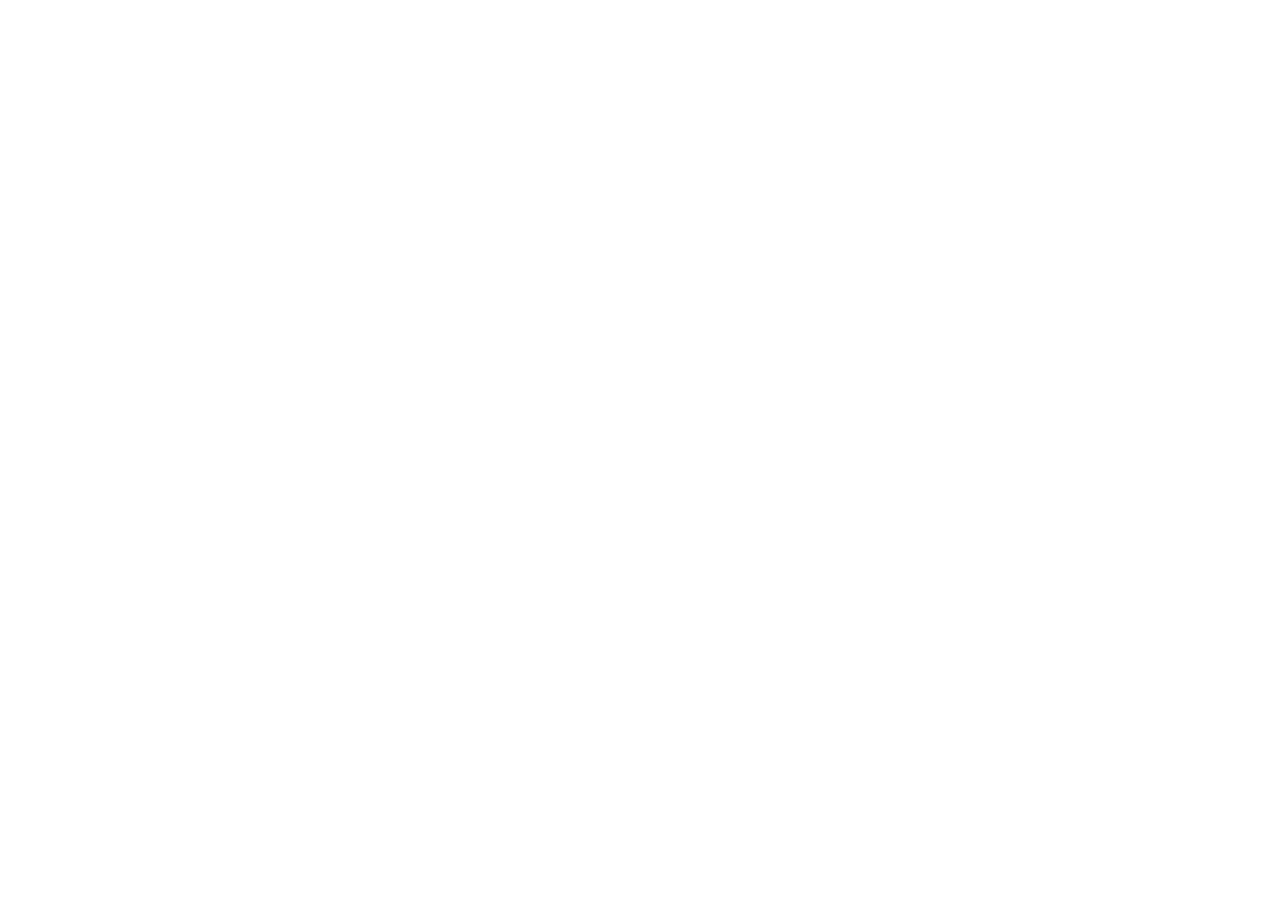
==== pages/catalogo.html @ 6dd6455c "feat: organizar las carpetas" ====
<!DOCTYPE html>
<html lang="en">
<head>
    <meta charset="UTF-8">
    <meta name="viewport" content="width=device-width, initial-scale=1.0">
    <title>Document</title>
</head>
<body>
    
</body>
</html>
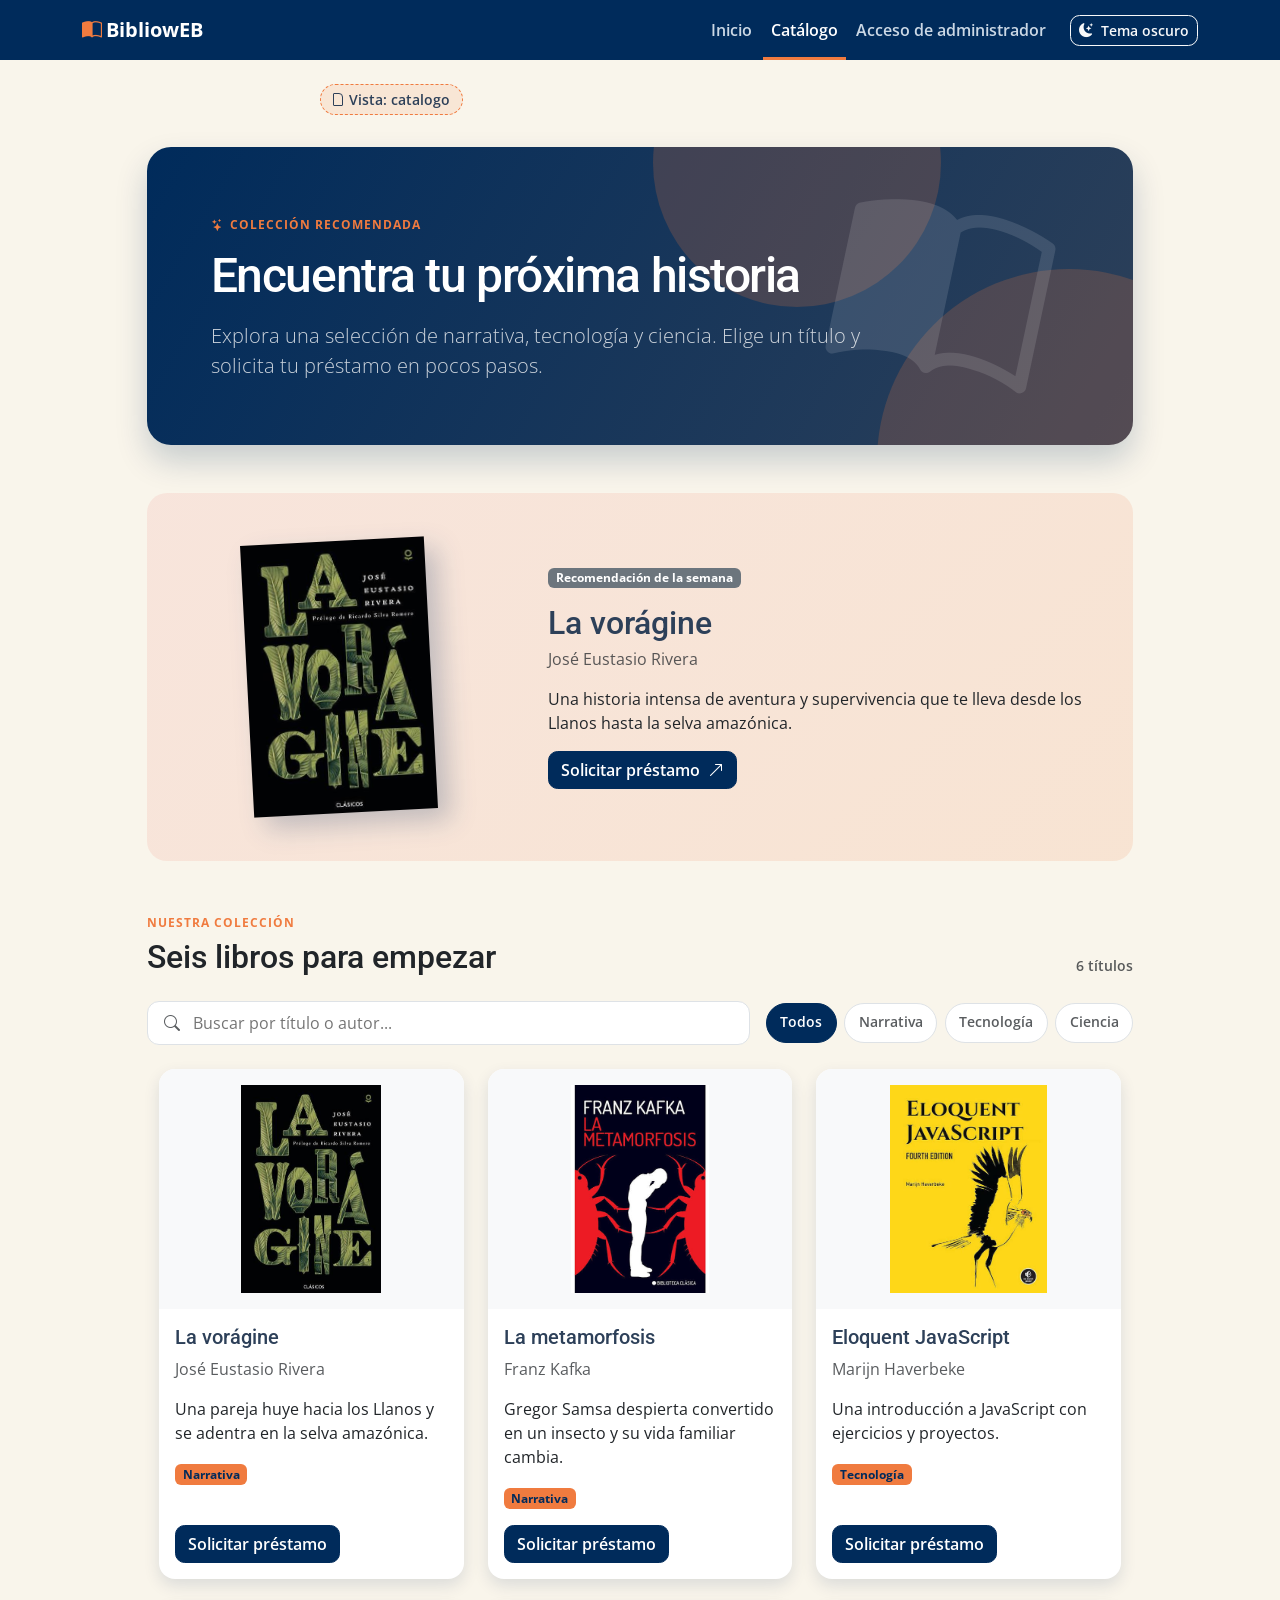
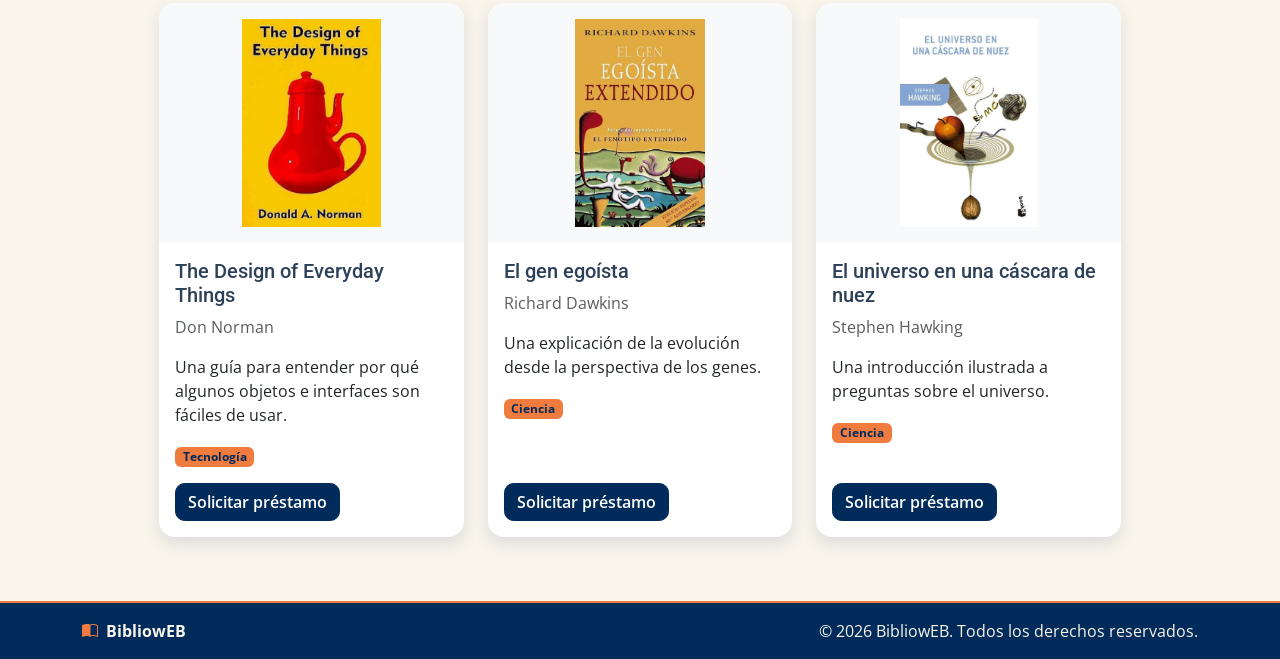
==== commit 2bea241a: "feat: catalogo, footer and header, theme black and white." ====
--- a/pages/catalogo.html
+++ b/pages/catalogo.html
@@ -1,11 +1,491 @@
 <!DOCTYPE html>
-<html lang="en">
+<html lang="es" data-bs-theme="light">
 <head>
-    <meta charset="UTF-8">
-    <meta name="viewport" content="width=device-width, initial-scale=1.0">
-    <title>Document</title>
+  <meta charset="UTF-8">
+  <meta name="viewport" content="width=device-width, initial-scale=1.0">
+  <title>Catálogo | BibliowEB</title>
+  <link rel="stylesheet"
+        href="https://cdn.jsdelivr.net/npm/bootstrap@5.3.9/dist/css/bootstrap.min.css"
+        integrity="sha384-yEPZ7jP9S0QKiUQ0m3jjsO4ProIW7wvR9gXkI7JOGa2XVsw53Yke2bsdkBbjmmiX"
+        crossorigin="anonymous">
+  <link rel="stylesheet" href="https://fonts.googleapis.com/css2?family=Open+Sans:wght@400;600&family=Roboto:wght@500;700&display=swap">
+  <link rel="stylesheet" href="https://cdn.jsdelivr.net/npm/bootstrap-icons@1.11.3/font/bootstrap-icons.min.css">
+  <link rel="stylesheet" href="../css/styles.css">
 </head>
 <body>
-    
+  <header class="header-biblioweb sticky-top" data-bs-theme="dark">
+  <nav class="navbar navbar-expand-lg py-0" aria-label="Navegación principal">
+    <div class="container">
+      <a class="navbar-brand d-inline-flex align-items-center gap-1 fw-bold"
+         href="../index.html">
+        <i class="bi bi-book-half icono-marca" aria-hidden="true"></i>
+        BibliowEB
+      </a>
+
+      <button class="navbar-toggler my-2" type="button"
+              data-bs-toggle="collapse" data-bs-target="#menu-principal"
+              aria-controls="menu-principal" aria-expanded="false"
+              aria-label="Abrir menú de navegación">
+        <span class="navbar-toggler-icon"></span>
+      </button>
+
+      <div class="collapse navbar-collapse" id="menu-principal">
+        <ul class="navbar-nav ms-auto">
+          <li class="nav-item">
+  <a class="nav-link" href="../index.html">Inicio</a>
+</li>
+          
+         <li class="nav-item">
+  <a class="nav-link active" aria-current="page" href="catalogo.html">
+    Catálogo
+  </a>
+</li>
+          <li class="nav-item">
+            <a class="nav-link" href="login.html">Acceso de administrador</a>
+          </li>
+          <li class="nav-item" id="menu-panel" hidden>
+  <a class="nav-link" href="administracion.html">
+    <i class="bi bi-lock-fill me-1" aria-hidden="true"></i>Panel
+  </a>
+</li>
+        </ul>
+
+       <button class="btn btn-outline-light btn-sm ms-lg-3 my-2"
+        type="button" id="boton-tema">
+  <i class="bi bi-moon-stars-fill me-1" aria-hidden="true"></i>
+  <span>Tema oscuro</span>
+</button>
+      </div>
+    </div>
+  </nav>
+</header>
+    <div class="vista-catalogo">
+  <span class="etiqueta-vista">
+    <span class="icono-archivo" aria-hidden="true"></span>
+    Vista: catalogo
+  </span>
+</div>
+  <main class="container catalogo-principal py-3">
+    <section class="hero-catalogo mb-5" aria-labelledby="titulo-catalogo">
+      <div class="hero-catalogo__contenido">
+        <span class="hero-kicker"><i class="bi bi-stars" aria-hidden="true"></i> Colección recomendada</span>
+        <h1 id="titulo-catalogo">Encuentra tu próxima historia</h1>
+        <p class="lead mb-0">Explora una selección de narrativa, tecnología y ciencia. Elige un título y solicita tu préstamo en pocos pasos.</p>
+      </div>
+      <div class="hero-catalogo__decoracion" aria-hidden="true">
+        <i class="bi bi-book-half"></i>
+      </div>
+    </section>
+
+    <section class="libro-destacado mb-5" aria-labelledby="titulo-destacado">
+      <div class="libro-destacado__portada">
+        <img src="../assets/img/lavoragine.jpeg" alt="Portada de La vorágine">
+      </div>
+      <div class="libro-destacado__contenido">
+        <span class="badge text-bg-secondary mb-3">Recomendación de la semana</span>
+        <h2 id="titulo-destacado">La vorágine</h2>
+        <p class="text-body-secondary">José Eustasio Rivera</p>
+        <p>Una historia intensa de aventura y supervivencia que te lleva desde los Llanos hasta la selva amazónica.</p>
+        <button type="button" class="btn btn-primary" data-bs-toggle="modal" data-bs-target="#prestamo-la-voragine">
+          Solicitar préstamo <i class="bi bi-arrow-up-right ms-1" aria-hidden="true"></i>
+        </button>
+      </div>
+    </section>
+
+    <section aria-labelledby="titulo-seleccion">
+      <div class="catalogo-seccion-cabecera">
+        <div>
+          <span class="hero-kicker">Nuestra colección</span>
+          <h2 id="titulo-seleccion">Seis libros para empezar</h2>
+        </div>
+        <span class="catalogo-contador" id="contador-libros">6 títulos</span>
+      </div>
+
+      <div class="catalogo-herramientas mb-4">
+        <label class="buscador-catalogo" for="buscador-libros">
+          <i class="bi bi-search" aria-hidden="true"></i>
+          <input id="buscador-libros" type="search" placeholder="Buscar por título o autor..." autocomplete="off">
+        </label>
+        <div class="filtros-catalogo" role="group" aria-label="Filtrar por categoría">
+          <button class="filtro-catalogo activo" type="button" data-filtro="todos">Todos</button>
+          <button class="filtro-catalogo" type="button" data-filtro="narrativa">Narrativa</button>
+          <button class="filtro-catalogo" type="button" data-filtro="tecnologia">Tecnología</button>
+          <button class="filtro-catalogo" type="button" data-filtro="ciencia">Ciencia</button>
+        </div>
+      </div>
+    </section>
+
+    <!-- Las seis columnas pertenecen a la misma cuadrícula. -->
+    <div class="row row-cols-1 row-cols-md-2 row-cols-lg-3 g-4" id="grid-libros">
+      <div class="col tarjeta-libro" data-categoria="narrativa" data-busqueda="la voragine jose eustasio rivera">
+        <article class="card h-100">
+          <img src="../assets/img/lavoragine.jpeg" class="card-img-top portada-libro" alt="Portada de La vorágine">
+          <div class="card-body d-flex flex-column">
+            <h2 class="card-title h5">La vorágine</h2>
+            <p class="card-text text-body-secondary">José Eustasio Rivera</p>
+            <p class="card-text">Una pareja huye hacia los Llanos y se adentra en la selva amazónica.</p>
+            <p><span class="badge text-bg-secondary">Narrativa</span></p>
+            <button
+              type="button"
+              class="btn btn-primary mt-auto align-self-start"
+              data-bs-toggle="modal"
+              data-bs-target="#prestamo-la-voragine"
+            >
+              Solicitar préstamo
+            </button>
+          </div>
+        </article>
+      </div>
+
+      <div class="col tarjeta-libro" data-categoria="narrativa" data-busqueda="la metamorfosis franz kafka">
+        <article class="card h-100">
+          <img src="../assets/img/metamorfosis.jpeg" class="card-img-top portada-libro" alt="Portada de La metamorfosis">
+          <div class="card-body d-flex flex-column">
+            <h2 class="card-title h5">La metamorfosis</h2>
+            <p class="card-text text-body-secondary">Franz Kafka</p>
+            <p class="card-text">Gregor Samsa despierta convertido en un insecto y su vida familiar cambia.</p>
+            <p><span class="badge text-bg-secondary">Narrativa</span></p>
+            <button
+              type="button"
+              class="btn btn-primary mt-auto align-self-start"
+              data-bs-toggle="modal"
+              data-bs-target="#prestamo-la-metamorfosis"
+            >
+              Solicitar préstamo
+            </button>
+          </div>
+        </article>
+      </div>
+
+      <div class="col tarjeta-libro" data-categoria="tecnologia" data-busqueda="eloquent javascript marijn haverbeke">
+        <article class="card h-100">
+          <img src="../assets/img/java.jpeg" class="card-img-top portada-libro" alt="Portada de Eloquent JavaScript">
+          <div class="card-body d-flex flex-column">
+            <h2 class="card-title h5">Eloquent JavaScript</h2>
+            <p class="card-text text-body-secondary">Marijn Haverbeke</p>
+            <p class="card-text">Una introducción a JavaScript con ejercicios y proyectos.</p>
+            <p><span class="badge text-bg-secondary">Tecnología</span></p>
+            <button
+              type="button"
+              class="btn btn-primary mt-auto align-self-start"
+              data-bs-toggle="modal"
+              data-bs-target="#prestamo-eloquent-javascript"
+            >
+              Solicitar préstamo
+            </button>
+          </div>
+        </article>
+      </div>
+
+      <div class="col tarjeta-libro" data-categoria="tecnologia" data-busqueda="design everyday things don norman">
+        <article class="card h-100">
+          <img src="../assets/img/thedesing.jpeg" class="card-img-top portada-libro" alt="Portada de The Design of Everyday Things">
+          <div class="card-body d-flex flex-column">
+            <h2 class="card-title h5">The Design of Everyday Things</h2>
+            <p class="card-text text-body-secondary">Don Norman</p>
+            <p class="card-text">Una guía para entender por qué algunos objetos e interfaces son fáciles de usar.</p>
+            <p><span class="badge text-bg-secondary">Tecnología</span></p>
+            <button
+              type="button"
+              class="btn btn-primary mt-auto align-self-start"
+              data-bs-toggle="modal"
+              data-bs-target="#prestamo-design-of-everyday-things"
+            >
+              Solicitar préstamo
+            </button>
+          </div>
+        </article>
+      </div>
+
+      <div class="col tarjeta-libro" data-categoria="ciencia" data-busqueda="gen egoista richard dawkins">
+        <article class="card h-100">
+          <img src="../assets/img/elgen.jpeg" class="card-img-top portada-libro" alt="Portada de El gen egoísta">
+          <div class="card-body d-flex flex-column">
+            <h2 class="card-title h5">El gen egoísta</h2>
+            <p class="card-text text-body-secondary">Richard Dawkins</p>
+            <p class="card-text">Una explicación de la evolución desde la perspectiva de los genes.</p>
+            <p><span class="badge text-bg-secondary">Ciencia</span></p>
+            <button
+              type="button"
+              class="btn btn-primary mt-auto align-self-start"
+              data-bs-toggle="modal"
+              data-bs-target="#prestamo-el-gen-egoista"
+            >
+              Solicitar préstamo
+            </button>
+          </div>
+        </article>
+      </div>
+
+      <div class="col tarjeta-libro" data-categoria="ciencia" data-busqueda="universo cascara nuez stephen hawking">
+        <article class="card h-100">
+          <img src="../assets/img/eluniversoenunacascara.jpeg" class="card-img-top portada-libro" alt="Portada de El universo en una cáscara de nuez">
+          <div class="card-body d-flex flex-column">
+            <h2 class="card-title h5">El universo en una cáscara de nuez</h2>
+            <p class="card-text text-body-secondary">Stephen Hawking</p>
+            <p class="card-text">Una introducción ilustrada a preguntas sobre el universo.</p>
+            <p><span class="badge text-bg-secondary">Ciencia</span></p>
+            <button
+              type="button"
+              class="btn btn-primary mt-auto align-self-start"
+              data-bs-toggle="modal"
+              data-bs-target="#prestamo-el-universo-en-una-cascara-de-nuez"
+            >
+              Solicitar préstamo
+            </button>
+          </div>
+        </article>
+      </div>
+    </div>
+  </main>
+
+  <!-- Cada botón apunta al ID del modal de su propio libro. -->
+  <div class="modal fade" id="prestamo-la-voragine" tabindex="-1"
+       aria-labelledby="titulo-la-voragine" aria-hidden="true">
+    <div class="modal-dialog modal-dialog-centered modal-dialog-scrollable">
+      <div class="modal-content">
+        <div class="modal-header">
+          <h2 class="modal-title fs-5" id="titulo-la-voragine">Solicitar préstamo de La vorágine</h2>
+          <button type="button" class="btn-close" data-bs-dismiss="modal" aria-label="Cerrar"></button>
+        </div>
+        <div class="modal-body">
+          <p>La historia de Arturo Cova y Alicia retrata la explotación de los trabajadores del caucho en la selva.</p>
+          <p class="small text-body-secondary">Formulario de demostración. Los datos ingresados no se guardan.</p>
+          <form>
+            <div class="mb-3">
+              <label for="nombre-la-voragine" class="form-label">Nombre del solicitante</label>
+              <input type="text" class="form-control" id="nombre-la-voragine">
+            </div>
+            <div class="mb-3">
+              <label for="correo-la-voragine" class="form-label">Correo electrónico</label>
+              <input type="email" class="form-control" id="correo-la-voragine">
+            </div>
+            <div class="mb-3">
+              <label for="comentario-la-voragine" class="form-label">Comentario (opcional)</label>
+              <textarea class="form-control" id="comentario-la-voragine" rows="3"></textarea>
+            </div>
+            <div class="form-check">
+              <input type="checkbox" class="form-check-input" id="terminos-la-voragine">
+              <label for="terminos-la-voragine" class="form-check-label">Acepto los términos del préstamo</label>
+            </div>
+          </form>
+        </div>
+        <div class="modal-footer">
+          <button type="button" class="btn btn-secondary" data-bs-dismiss="modal">Cerrar</button>
+          <button type="list" class="btn btn-primary">Enviar solicitud</button>
+        </div>
+      </div>
+    </div>
+  </div>
+
+  <div class="modal fade" id="prestamo-la-metamorfosis" tabindex="-1"
+       aria-labelledby="titulo-la-metamorfosis" aria-hidden="true">
+    <div class="modal-dialog modal-dialog-centered modal-dialog-scrollable">
+      <div class="modal-content">
+        <div class="modal-header">
+          <h2 class="modal-title fs-5" id="titulo-la-metamorfosis">Solicitar préstamo de La metamorfosis</h2>
+          <button type="button" class="btn-close" data-bs-dismiss="modal" aria-label="Cerrar"></button>
+        </div>
+        <div class="modal-body">
+          <p>La transformación de Gregor obliga a su familia a replantearse su relación con él y con el trabajo que los sostenía.</p>
+          <p class="small text-body-secondary">Formulario de demostración. Los datos ingresados no se guardan.</p>
+          <form>
+            <div class="mb-3">
+              <label for="nombre-la-metamorfosis" class="form-label">Nombre del solicitante</label>
+              <input type="text" class="form-control" id="nombre-la-metamorfosis">
+            </div>
+            <div class="mb-3">
+              <label for="correo-la-metamorfosis" class="form-label">Correo electrónico</label>
+              <input type="email" class="form-control" id="correo-la-metamorfosis">
+            </div>
+            <div class="mb-3">
+              <label for="comentario-la-metamorfosis" class="form-label">Comentario (opcional)</label>
+              <textarea class="form-control" id="comentario-la-metamorfosis" rows="3"></textarea>
+            </div>
+            <div class="form-check">
+              <input type="checkbox" class="form-check-input" id="terminos-la-metamorfosis">
+              <label for="terminos-la-metamorfosis" class="form-check-label">Acepto los términos del préstamo</label>
+            </div>
+          </form>
+        </div>
+        <div class="modal-footer">
+          <button type="button" class="btn btn-secondary" data-bs-dismiss="modal">Cerrar</button>
+          <button type="button" class="btn btn-primary">Enviar solicitud</button>
+        </div>
+      </div>
+    </div>
+  </div>
+
+  <div class="modal fade" id="prestamo-eloquent-javascript" tabindex="-1"
+       aria-labelledby="titulo-eloquent-javascript" aria-hidden="true">
+    <div class="modal-dialog modal-dialog-centered modal-dialog-scrollable">
+      <div class="modal-content">
+        <div class="modal-header">
+          <h2 class="modal-title fs-5" id="titulo-eloquent-javascript">Solicitar préstamo de Eloquent JavaScript</h2>
+          <button type="button" class="btn-close" data-bs-dismiss="modal" aria-label="Cerrar"></button>
+        </div>
+        <div class="modal-body">
+          <p>Explica funciones, objetos y el DOM mediante ejemplos que puedes practicar en el navegador.</p>
+          <p class="small text-body-secondary">Formulario de demostración. Los datos ingresados no se guardan.</p>
+          <form>
+            <div class="mb-3">
+              <label for="nombre-eloquent-javascript" class="form-label">Nombre del solicitante</label>
+              <input type="text" class="form-control" id="nombre-eloquent-javascript">
+            </div>
+            <div class="mb-3">
+              <label for="correo-eloquent-javascript" class="form-label">Correo electrónico</label>
+              <input type="email" class="form-control" id="correo-eloquent-javascript">
+            </div>
+            <div class="mb-3">
+              <label for="comentario-eloquent-javascript" class="form-label">Comentario (opcional)</label>
+              <textarea class="form-control" id="comentario-eloquent-javascript" rows="3"></textarea>
+            </div>
+            <div class="form-check">
+              <input type="checkbox" class="form-check-input" id="terminos-eloquent-javascript">
+              <label for="terminos-eloquent-javascript" class="form-check-label">Acepto los términos del préstamo</label>
+            </div>
+          </form>
+        </div>
+        <div class="modal-footer">
+          <button type="button" class="btn btn-secondary" data-bs-dismiss="modal">Cerrar</button>
+          <button type="button" class="btn btn-primary">Enviar solicitud</button>
+        </div>
+      </div>
+    </div>
+  </div>
+
+  <div class="modal fade" id="prestamo-design-of-everyday-things" tabindex="-1"
+       aria-labelledby="titulo-design-of-everyday-things" aria-hidden="true">
+    <div class="modal-dialog modal-dialog-centered modal-dialog-scrollable">
+      <div class="modal-content">
+        <div class="modal-header">
+          <h2 class="modal-title fs-5" id="titulo-design-of-everyday-things">Solicitar préstamo de The Design of Everyday Things</h2>
+          <button type="button" class="btn-close" data-bs-dismiss="modal" aria-label="Cerrar"></button>
+        </div>
+        <div class="modal-body">
+          <p>Explica cómo el diseño puede indicar qué acciones están disponibles y cómo el usuario recibe respuesta al realizarlas.</p>
+          <p class="small text-body-secondary">Formulario de demostración. Los datos ingresados no se guardan.</p>
+          <form>
+            <div class="mb-3">
+              <label for="nombre-design-of-everyday-things" class="form-label">Nombre del solicitante</label>
+              <input type="text" class="form-control" id="nombre-design-of-everyday-things">
+            </div>
+            <div class="mb-3">
+              <label for="correo-design-of-everyday-things" class="form-label">Correo electrónico</label>
+              <input type="email" class="form-control" id="correo-design-of-everyday-things">
+            </div>
+            <div class="mb-3">
+              <label for="comentario-design-of-everyday-things" class="form-label">Comentario (opcional)</label>
+              <textarea class="form-control" id="comentario-design-of-everyday-things" rows="3"></textarea>
+            </div>
+            <div class="form-check">
+              <input type="checkbox" class="form-check-input" id="terminos-design-of-everyday-things">
+              <label for="terminos-design-of-everyday-things" class="form-check-label">Acepto los términos del préstamo</label>
+            </div>
+          </form>
+        </div>
+        <div class="modal-footer">
+          <button type="button" class="btn btn-secondary" data-bs-dismiss="modal">Cerrar</button>
+          <button type="button" class="btn btn-primary">Enviar solicitud</button>
+        </div>
+      </div>
+    </div>
+  </div>
+
+  <div class="modal fade" id="prestamo-el-gen-egoista" tabindex="-1"
+       aria-labelledby="titulo-el-gen-egoista" aria-hidden="true">
+    <div class="modal-dialog modal-dialog-centered modal-dialog-scrollable">
+      <div class="modal-content">
+        <div class="modal-header">
+          <h2 class="modal-title fs-5" id="titulo-el-gen-egoista">Solicitar préstamo de El gen egoísta</h2>
+          <button type="button" class="btn-close" data-bs-dismiss="modal" aria-label="Cerrar"></button>
+        </div>
+        <div class="modal-body">
+          <p>El autor presenta la selección natural desde la perspectiva de los genes y explora cómo puede surgir la cooperación.</p>
+          <p class="small text-body-secondary">Formulario de demostración. Los datos ingresados no se guardan.</p>
+          <form>
+            <div class="mb-3">
+              <label for="nombre-el-gen-egoista" class="form-label">Nombre del solicitante</label>
+              <input type="text" class="form-control" id="nombre-el-gen-egoista">
+            </div>
+            <div class="mb-3">
+              <label for="correo-el-gen-egoista" class="form-label">Correo electrónico</label>
+              <input type="email" class="form-control" id="correo-el-gen-egoista">
+            </div>
+            <div class="mb-3">
+              <label for="comentario-el-gen-egoista" class="form-label">Comentario (opcional)</label>
+              <textarea class="form-control" id="comentario-el-gen-egoista" rows="3"></textarea>
+            </div>
+            <div class="form-check">
+              <input type="checkbox" class="form-check-input" id="terminos-el-gen-egoista">
+              <label for="terminos-el-gen-egoista" class="form-check-label">Acepto los términos del préstamo</label>
+            </div>
+          </form>
+        </div>
+        <div class="modal-footer">
+          <button type="button" class="btn btn-secondary" data-bs-dismiss="modal">Cerrar</button>
+          <button type="button" class="btn btn-primary">Enviar solicitud</button>
+        </div>
+      </div>
+    </div>
+  </div>
+
+  <div class="modal fade" id="prestamo-el-universo-en-una-cascara-de-nuez" tabindex="-1"
+       aria-labelledby="titulo-el-universo-en-una-cascara-de-nuez" aria-hidden="true">
+    <div class="modal-dialog modal-dialog-centered modal-dialog-scrollable">
+      <div class="modal-content">
+        <div class="modal-header">
+          <h2 class="modal-title fs-5" id="titulo-el-universo-en-una-cascara-de-nuez">Solicitar préstamo de El universo en una cáscara de nuez</h2>
+          <button type="button" class="btn-close" data-bs-dismiss="modal" aria-label="Cerrar"></button>
+        </div>
+        <div class="modal-body">
+          <p>Recorre temas como la relatividad, la física cuántica y las hipótesis sobre la estructura del espacio y el tiempo.</p>
+          <p class="small text-body-secondary">Formulario de demostración. Los datos ingresados no se guardan.</p>
+          <form>
+            <div class="mb-3">
+              <label for="nombre-el-universo-en-una-cascara-de-nuez" class="form-label">Nombre del solicitante</label>
+              <input type="text" class="form-control" id="nombre-el-universo-en-una-cascara-de-nuez">
+            </div>
+            <div class="mb-3">
+              <label for="correo-el-universo-en-una-cascara-de-nuez" class="form-label">Correo electrónico</label>
+              <input type="email" class="form-control" id="correo-el-universo-en-una-cascara-de-nuez">
+            </div>
+            <div class="mb-3">
+              <label for="comentario-el-universo-en-una-cascara-de-nuez" class="form-label">Comentario (opcional)</label>
+              <textarea class="form-control" id="comentario-el-universo-en-una-cascara-de-nuez" rows="3"></textarea>
+            </div>
+            <div class="form-check">
+              <input type="checkbox" class="form-check-input" id="terminos-el-universo-en-una-cascara-de-nuez">
+              <label for="terminos-el-universo-en-una-cascara-de-nuez" class="form-check-label">Acepto los términos del préstamo</label>
+            </div>
+          </form>
+        </div>
+        <div class="modal-footer">
+          <button type="button" class="btn btn-secondary" data-bs-dismiss="modal">Cerrar</button>
+          <button type="button" class="btn btn-primary">Enviar solicitud</button>
+        </div>
+      </div>
+    </div>
+  </div>
+
+  <script src="https://cdn.jsdelivr.net/npm/bootstrap@5.3.9/dist/js/bootstrap.bundle.min.js"
+          integrity="sha384-WyOxWvTyr1QaMPfiPJSv76iReVthorl5uWlFtZPyK0IEB0hGzo9y5Bp9mYanr8Bu"
+          crossorigin="anonymous"></script>
+          <script src="../js/script.js"></script>
+
+  <footer class="footer-biblioweb py-3" data-bs-theme="dark">
+  <div class="container d-flex flex-column flex-md-row
+              align-items-center justify-content-between gap-2 text-center">
+    <a class="footer-marca d-inline-flex align-items-center gap-2 fw-bold"
+       href="../index.html">
+      <i class="bi bi-book-half" aria-hidden="true"></i>
+      BibliowEB
+    </a>
+
+    <p class="mb-0">
+      &copy; 2026 BibliowEB. Todos los derechos reservados.
+    </p>
+  </div>
+  </footer>
 </body>
 </html>
--- a/css/styles.css
+++ b/css/styles.css
@@ -0,0 +1,398 @@
+:root {
+  --marca-marfil: #F9F5EB;
+  --marca-coral: #EA5455;
+  --marca-naranja: #F07B3F;
+  --marca-pizarra: #2D4059;
+  --marca-azul: #002B5B;
+}
+
+html {
+  overflow-y: scroll;
+}
+
+.header-biblioweb {
+  background-color: var(--marca-azul);
+}
+
+.header-biblioweb .icono-marca {
+  color: var(--marca-naranja);
+}
+
+.header-biblioweb .nav-link {
+  color: #cbd8e5;
+  font-weight: 600;
+}
+
+.header-biblioweb .nav-link:hover,
+.header-biblioweb .nav-link:focus-visible,
+.header-biblioweb .nav-link.active {
+  color: #fff;
+}
+
+.header-biblioweb .nav-link.active {
+  border-bottom: 3px solid var(--marca-naranja);
+}
+
+@media (min-width: 992px) {
+  .header-biblioweb .navbar-nav {
+    align-items: center;
+    gap: 0.15rem;
+  }
+
+  .header-biblioweb .nav-link {
+    display: flex;
+    align-items: center;
+    justify-content: center;
+    min-height: 3.75rem;
+    padding: 1rem 0.75rem 0.875rem;
+    border-bottom: 3px solid transparent;
+    white-space: nowrap;
+  }
+}
+
+@media (max-width: 991.98px) {
+  .header-biblioweb .nav-link {
+    white-space: nowrap;
+  }
+}
+
+body {
+  font-family: "Open Sans", sans-serif;
+}
+
+h1,
+h2 {
+  font-family: "Roboto", sans-serif;
+}
+
+
+.portada-libro {
+  height: 15rem;
+  object-fit: contain;
+  padding: 1rem;
+  background-color: var(--bs-tertiary-bg);
+  transition: transform 0.25s ease;
+}
+
+[data-bs-theme="light"] body {
+  background-color: var(--marca-marfil);
+}
+
+[data-bs-theme="light"] h1,
+[data-bs-theme="light"] .card-title,
+[data-bs-theme="light"] .modal-title {
+  color: var(--marca-pizarra);
+}
+
+h1 {
+  font-size: clamp(2rem, 4vw, 3rem);
+  letter-spacing: -0.03em;
+  border-bottom: 3px solid var(--marca-coral);
+  padding-bottom: 0.75rem;
+}
+
+.catalogo-principal {
+  padding-top: 2rem !important;
+  padding-bottom: 4rem !important;
+}
+
+.card {
+  border: 0;
+  border-radius: 1rem;
+  overflow: hidden;
+  box-shadow: 0 0.4rem 1rem rgba(0, 43, 91, 0.12);
+  transition: transform 0.25s ease, box-shadow 0.25s ease;
+}
+
+.card:hover {
+  transform: translateY(-0.4rem);
+  box-shadow: 0 0.8rem 1.5rem rgba(0, 43, 91, 0.2);
+}
+
+.card:hover .portada-libro {
+  transform: scale(1.04);
+}
+
+.btn {
+  border-radius: 0.6rem;
+  font-weight: 600;
+}
+
+.card .badge {
+  background-color: var(--marca-naranja) !important;
+  color: var(--marca-azul) !important;
+}
+
+.btn-primary {
+  --bs-btn-color: #fff;
+  --bs-btn-bg: var(--marca-azul);
+  --bs-btn-border-color: var(--marca-azul);
+  --bs-btn-hover-bg: var(--marca-pizarra);
+  --bs-btn-hover-border-color: var(--marca-pizarra);
+  --bs-btn-active-bg: var(--marca-pizarra);
+  --bs-btn-active-border-color: var(--marca-pizarra);
+}
+
+#boton-tema {
+  width: 8rem;
+  text-align: center;
+}
+
+.etiqueta-vista {
+  display : inline-flex;
+  align-items: center;
+  gap: 0.375rem;
+  padding: 0.25rem 0.75rem;
+  background-color: rgba(240, 123, 63, 0.12);
+  border: 1px dashed var(--bs-secondary-color);
+  border-color: var(--marca-naranja);
+  border-radius: 50rem;
+  font-size: 0.875rem;
+  font-weight: 600;
+}
+
+[data-bs-theme="light"] .etiqueta-vista {
+  color: var(--marca-pizarra);
+}
+
+.icono-archivo {
+  display: inline-grid;
+  place-items: center;
+  width: 0.625rem;
+  height: 0.8125rem;
+  border: 1px solid currentColor;
+  border-radius: 1px 4px 1px 1px;
+  font-size: 0.5rem;
+  line-height: 1;
+}
+
+.vista-catalogo {
+  display: flex;
+  flex-direction: row;
+  justify-content: flex-start;
+  width: 100%;
+  margin: 1.5rem 0 0;
+  padding-inline: clamp(2rem, 25vw, 24rem);
+}
+
+.catalogo-principal {
+  padding-inline: clamp(2rem, 6vw, 6rem) !important;
+}
+
+.catalogo-principal .row {
+  margin-inline: 0;
+}
+
+.hero-catalogo {
+  position: relative;
+  isolation: isolate;
+  display: flex;
+  align-items: center;
+  min-height: 18rem;
+  padding: clamp(2rem, 5vw, 4rem);
+  overflow: hidden;
+  border-radius: 1.5rem;
+  color: #fff;
+  background: linear-gradient(120deg, var(--marca-azul), var(--marca-pizarra));
+  box-shadow: 0 1rem 2rem rgba(0, 43, 91, 0.2);
+}
+
+.hero-catalogo::before,
+.hero-catalogo::after {
+  position: absolute;
+  z-index: -1;
+  content: "";
+  border-radius: 50%;
+  background: rgba(240, 123, 63, 0.2);
+}
+
+.hero-catalogo::before {
+  width: 18rem;
+  height: 18rem;
+  top: -8rem;
+  right: 12rem;
+}
+
+.hero-catalogo::after {
+  width: 24rem;
+  height: 24rem;
+  right: -8rem;
+  bottom: -13rem;
+}
+
+.hero-catalogo__contenido {
+  max-width: 42rem;
+}
+
+.hero-catalogo h1 {
+  margin: 0.75rem 0 1rem;
+  padding: 0;
+  border: 0;
+  color: #fff;
+}
+
+.hero-catalogo .lead {
+  color: rgba(255, 255, 255, 0.78);
+}
+
+.hero-kicker {
+  display: inline-flex;
+  align-items: center;
+  gap: 0.4rem;
+  color: var(--marca-naranja);
+  font-size: 0.78rem;
+  font-weight: 700;
+  letter-spacing: 0.08em;
+  text-transform: uppercase;
+}
+
+.hero-catalogo__decoracion {
+  position: absolute;
+  right: 9%;
+  color: rgba(255, 255, 255, 0.12);
+  font-size: clamp(7rem, 16vw, 13rem);
+  transform: rotate(12deg);
+}
+
+.libro-destacado {
+  display: grid;
+  grid-template-columns: minmax(10rem, 0.7fr) 1.3fr;
+  align-items: center;
+  gap: clamp(1.5rem, 5vw, 4rem);
+  padding: clamp(1.5rem, 4vw, 3rem);
+  border-radius: 1.25rem;
+  background: linear-gradient(135deg, rgba(234, 84, 85, 0.1), rgba(240, 123, 63, 0.14));
+}
+
+.libro-destacado__portada {
+  display: grid;
+  place-items: center;
+}
+
+.libro-destacado__portada img {
+  width: min(100%, 14rem);
+  height: 17rem;
+  object-fit: contain;
+  filter: drop-shadow(0.8rem 0.8rem 0.8rem rgba(0, 43, 91, 0.22));
+  transform: rotate(-3deg);
+}
+
+.libro-destacado h2 {
+  margin-bottom: 0.25rem;
+  color: var(--marca-pizarra);
+}
+
+.catalogo-seccion-cabecera {
+  display: flex;
+  align-items: end;
+  justify-content: space-between;
+  gap: 1rem;
+  margin-bottom: 1.5rem;
+}
+
+.catalogo-seccion-cabecera h2 {
+  margin: 0.35rem 0 0;
+}
+
+.catalogo-contador {
+  color: var(--bs-secondary-color);
+  font-size: 0.9rem;
+  font-weight: 600;
+}
+
+.catalogo-herramientas {
+  display: flex;
+  align-items: center;
+  justify-content: space-between;
+  gap: 1rem;
+  flex-wrap: wrap;
+}
+
+.buscador-catalogo {
+  display: flex;
+  align-items: center;
+  flex: 1 1 16rem;
+  gap: 0.7rem;
+  min-height: 2.75rem;
+  padding: 0 1rem;
+  border: 1px solid var(--bs-border-color);
+  border-radius: 0.75rem;
+  background: var(--bs-body-bg);
+}
+
+.buscador-catalogo:focus-within {
+  border-color: var(--marca-coral);
+  box-shadow: 0 0 0 0.2rem rgba(234, 84, 85, 0.15);
+}
+
+.buscador-catalogo i {
+  color: var(--bs-secondary-color);
+}
+
+.buscador-catalogo input {
+  width: 100%;
+  border: 0;
+  outline: 0;
+  color: var(--bs-body-color);
+  background: transparent;
+}
+
+.filtros-catalogo {
+  display: flex;
+  gap: 0.45rem;
+  flex-wrap: wrap;
+}
+
+.filtro-catalogo {
+  padding: 0.55rem 0.85rem;
+  border: 1px solid var(--bs-border-color);
+  border-radius: 50rem;
+  color: var(--bs-secondary-color);
+  background: var(--bs-body-bg);
+  font-size: 0.85rem;
+  font-weight: 600;
+  transition: color 0.2s ease, background-color 0.2s ease, border-color 0.2s ease;
+}
+
+.filtro-catalogo:hover,
+.filtro-catalogo.activo {
+  border-color: var(--marca-azul);
+  color: #fff;
+  background: var(--marca-azul);
+}
+
+.tarjeta-libro.oculta {
+  display: none;
+}
+
+@media (max-width: 767.98px) {
+  .hero-catalogo__decoracion {
+    right: -2rem;
+    opacity: 0.7;
+  }
+
+  .libro-destacado {
+    grid-template-columns: 1fr;
+    text-align: center;
+  }
+
+  .catalogo-seccion-cabecera {
+    align-items: start;
+    flex-direction: column;
+  }
+}
+
+.footer-biblioweb {
+  background-color: var(--marca-azul, #002B5B);
+  color: var(--marca-marfil, #F9F5EB);
+  border-top: 2px solid var(--marca-naranja, #F07B3F);
+}
+
+.footer-biblioweb .footer-marca {
+  color: inherit;
+  text-decoration: none;
+}
+
+.footer-biblioweb .footer-marca i {
+  color: var(--marca-naranja, #F07B3F);
+}
